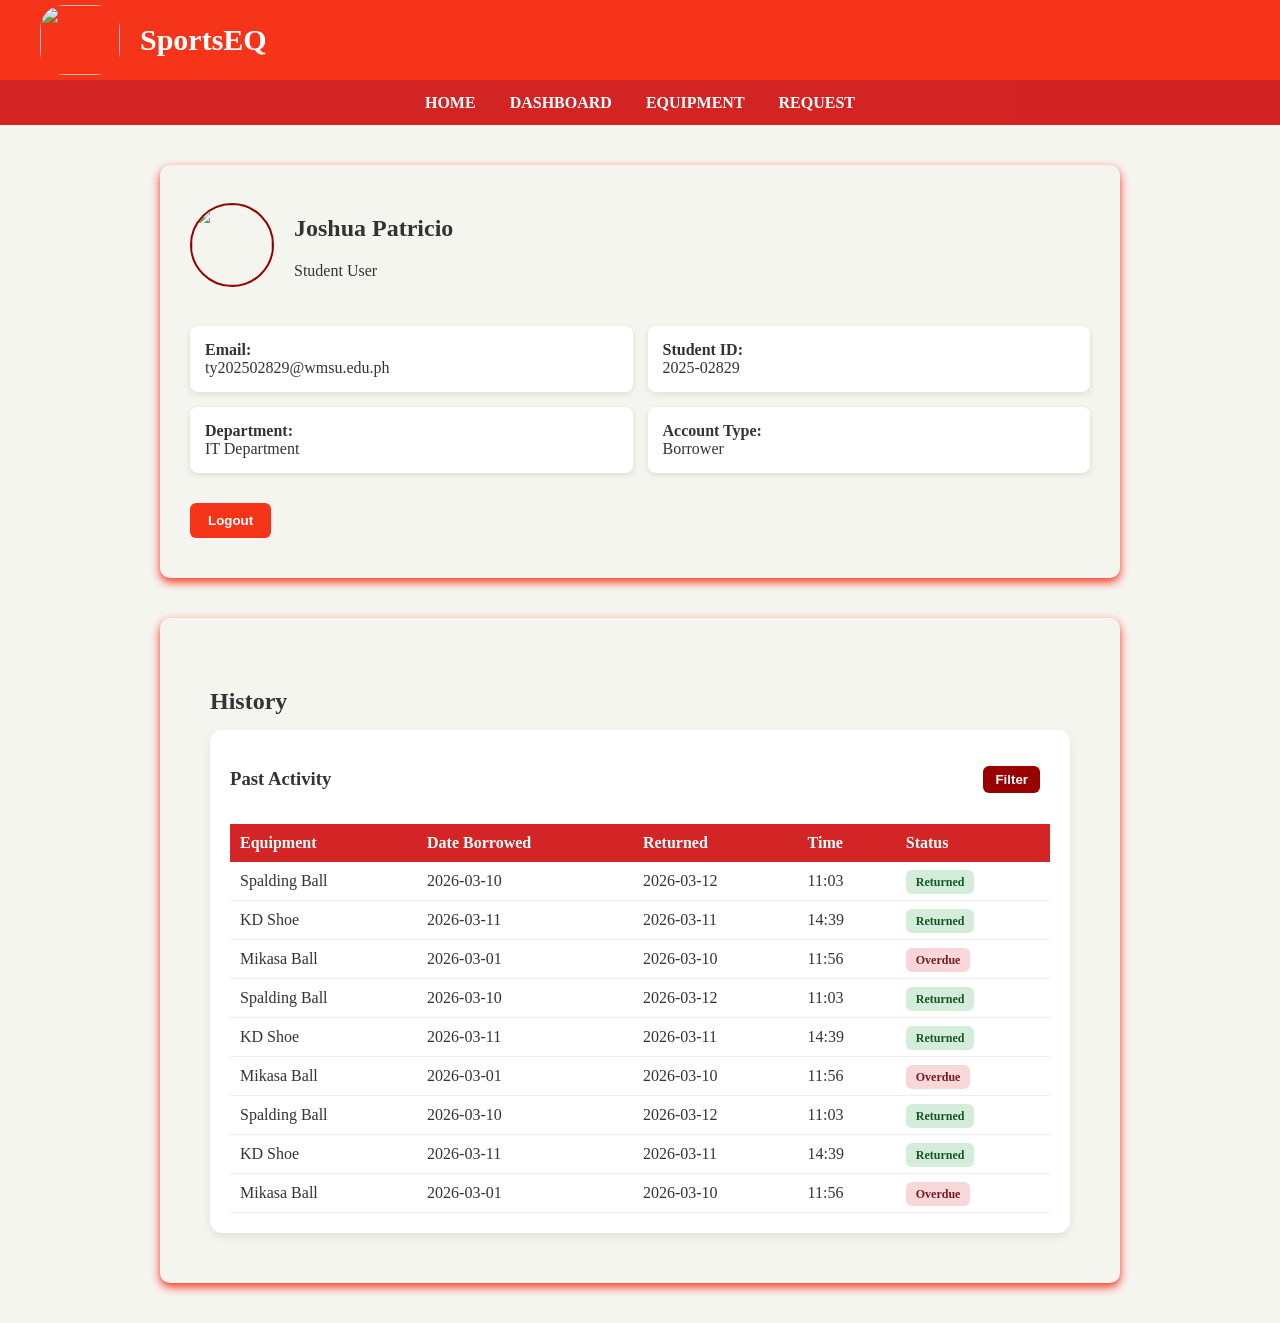
==== assets/pages/Account-page.html @ 67709752 "Updated" ====
<!DOCTYPE html>
<html lang="en">
<head>
    <meta charset="UTF-8">
    <meta name="viewport" content="width=device-width, initial-scale=1.0">
    <title>SportsEQ</title>

    <link rel="stylesheet" href="/assets/styles/Account.css">
    
</head>
<body>
<header>
    <img src="/assets/images/Screenshot 2026-03-05 142802.png" alt="">
    <h2><a href="/index.html">SportsEQ</a></h2>
    
</header>

<nav class="Nav">
    <div>
        <a href="/index.html">HOME</a>
        <a href="Dashboard-page.html">DASHBOARD</a>
        <a href="Equipment-page.html">EQUIPMENT</a>
        <a href="Request-page.html">REQUEST</a>
    </div>
</nav>

<section>
    <div class="account-container">

        <div class="profile">
            <img src="https://via.placeholder.com/80">
            <div>
                <h2>Joshua Patricio</h2>
                <p>Student User</p>
            </div>
        </div>

        <div class="info">
            <div><strong>Email:</strong><br> ty202502829@wmsu.edu.ph</div>
            <div><strong>Student ID:</strong><br> 2025-02829</div>
            <div><strong>Department:</strong><br> IT Department</div>
            <div><strong>Account Type:</strong><br> Borrower</div>
        </div>

         <div class="buttons">
            <button class="logout"><a href="/assets/pages/Login-signup/Log-In-page.html">Logout</a></button>
        </div>
    </div>

    <div class="account-container"> 
             <div class="history-container">
                <h2>History</h2>

                <div class="history-card">
                    <div class="history-header">
                        <h3>Past Activity</h3>
                        <button class="filter-btn">Filter</button>
                    </div>

                    <table class="history-table">
                        <thead>
                            <tr>
                                <th>Equipment</th>
                                <th>Date Borrowed</th>
                                <th>Returned</th>
                                <th>Time</th>
                                <th>Status</th>
                            </tr>
                        </thead>

                        <tbody>
                            <tr>
                                <td>Spalding Ball</td>
                                <td>2026-03-10</td>
                                <td>2026-03-12</td>
                                <td>11:03</td>
                                <td><span class="status returned">Returned</span></td>
                            </tr>

                            <tr>
                                <td>KD Shoe</td>
                                <td>2026-03-11</td>
                                <td>2026-03-11</td>
                                <td>14:39</td>
                                <td><span class="status returned">Returned</span></td>
                            </tr>

                            <tr>
                                <td>Mikasa Ball</td>
                                <td>2026-03-01</td>
                                <td>2026-03-10</td>
                                <td>11:56</td>
                                <td><span class="status overdue">Overdue</span></td>
                            </tr>

                             <tr>
                                <td>Spalding Ball</td>
                                <td>2026-03-10</td>
                                <td>2026-03-12</td>
                                <td>11:03</td>
                                <td><span class="status returned">Returned</span></td>
                            </tr>

                            <tr>
                                <td>KD Shoe</td>
                                <td>2026-03-11</td>
                                <td>2026-03-11</td>
                                <td>14:39</td>
                                <td><span class="status returned">Returned</span></td>
                            </tr>

                            <tr>
                                <td>Mikasa Ball</td>
                                <td>2026-03-01</td>
                                <td>2026-03-10</td>
                                <td>11:56</td>
                                <td><span class="status overdue">Overdue</span></td>
                            </tr>

                             <tr>
                                <td>Spalding Ball</td>
                                <td>2026-03-10</td>
                                <td>2026-03-12</td>
                                <td>11:03</td>
                                <td><span class="status returned">Returned</span></td>
                            </tr>

                            <tr>
                                <td>KD Shoe</td>
                                <td>2026-03-11</td>
                                <td>2026-03-11</td>
                                <td>14:39</td>
                                <td><span class="status returned">Returned</span></td>
                            </tr>

                            <tr>
                                <td>Mikasa Ball</td>
                                <td>2026-03-01</td>
                                <td>2026-03-10</td>
                                <td>11:56</td>
                                <td><span class="status overdue">Overdue</span></td>
                            </tr>
                        </tbody>
                    </table>
                </div>
            </div>        
    </div>
</section>
</body>
</html>
---- assets/styles/Account.css ----
body {
    font-family:  Playfair Display;
    background: #f5f5f0; 
    margin: 0;
    color: #333; 
 }

 img {
    height: 70px;
    width: 80px;
    border-radius: 24px;
    
}

header {
    background-color: #f72004e7;
    height: 80px;
    padding: 0 40px;
    display: flex;
    align-items: center;
    justify-content: flex-start;
    gap:  20px;
}

header h2 {
    color: white;
    font-size: 30px;
    font-family: Playfair Display;
   
}

nav {
    height: 45px;
    background-color: #cc0000da;
    display: flex;
    justify-content: center;
    align-items: center;
    width: 100%;
    position: sticky;
    top: 0;
}

nav a {
    text-decoration: none;
    font-weight: bold;
    padding: 10px 15px;
    color: white;
    font-family: Playfair Display;
}

nav a:hover {
    text-decoration: underline;
}
a {
    text-decoration: none;
    color: white;
}

.account-container {
    width: 900px;
    margin: 40px auto;
    background: #f5f5f0; 
    padding: 30px;
    border-radius: 10px;
    box-shadow:0 4px 10px #f72004e7;
    color: #333; 
}

.profile {
    display: flex;  
    align-items: center;
    margin-bottom: 30px;
}

.profile img {
    width: 80px;
    height: 80px;
    border-radius: 50%;
    margin-right: 20px;
    border: 2px solid #990000;
        }

.info {
    display: grid;
    grid-template-columns: 1fr 1fr;
    gap: 15px;
    margin-bottom: 30px;
}

.info div {
    background: #fff; 
    color: #333; 
     padding: 15px;
    border-radius: 8px;
    box-shadow: 0 2px 6px rgba(0,0,0,0.1);
}

.buttons {
    margin-top: 30px;
    margin-bottom: 10px; 
}

button{
    padding: 10px 18px;
    border: none;
    border-radius: 6px;
    cursor: pointer;
    margin-right: 10px;
    font-weight: bold;
    transition: 0.3s;
}

button a {
    color: inherit;
    text-decoration: none;
}

button:hover {
    opacity: 0.85;
}

.edit {
    background: #990000;
    color: #1a1a1a; 
}

.logout {
    background: #f72004e7; 
    color: white; 
}

.history-container {
    padding: 20px;
}

.history-container h2 {
    margin-bottom: 15px;
}

/* Card */
.history-card {
    background: #fff;
    border-radius: 12px;
    padding: 20px;
    box-shadow: 0 4px 10px rgba(0,0,0,0.08);
}

/* Header */
.history-header {
    display: flex;
    justify-content: space-between;
    align-items: center;
    margin-bottom: 15px;
}

.filter-btn {
    background: #990000;
    color: white;
    border: none;
    padding: 6px 12px;
    border-radius: 6px;
    cursor: pointer;
}

/* Table */
.history-table {
    width: 100%;
    border-collapse: collapse;
}

.history-table th {
    text-align: left;
    padding: 10px;
    background:#cc0000da;
    color: white;
}

.history-table td {
    padding: 10px;
    border-bottom: 1px solid #eee;
}

/* Status styles */
.status {
    padding: 5px 10px;
    border-radius: 6px;
    font-size: 12px;
    font-weight: bold;
}

.returned {
    background: #d4edda;
    color: #155724;
}

.borrowed {
    background: #343a40;
    color: #fff;
}

.overdue {
    background: #f8d7da;
    color: #721c24;
}
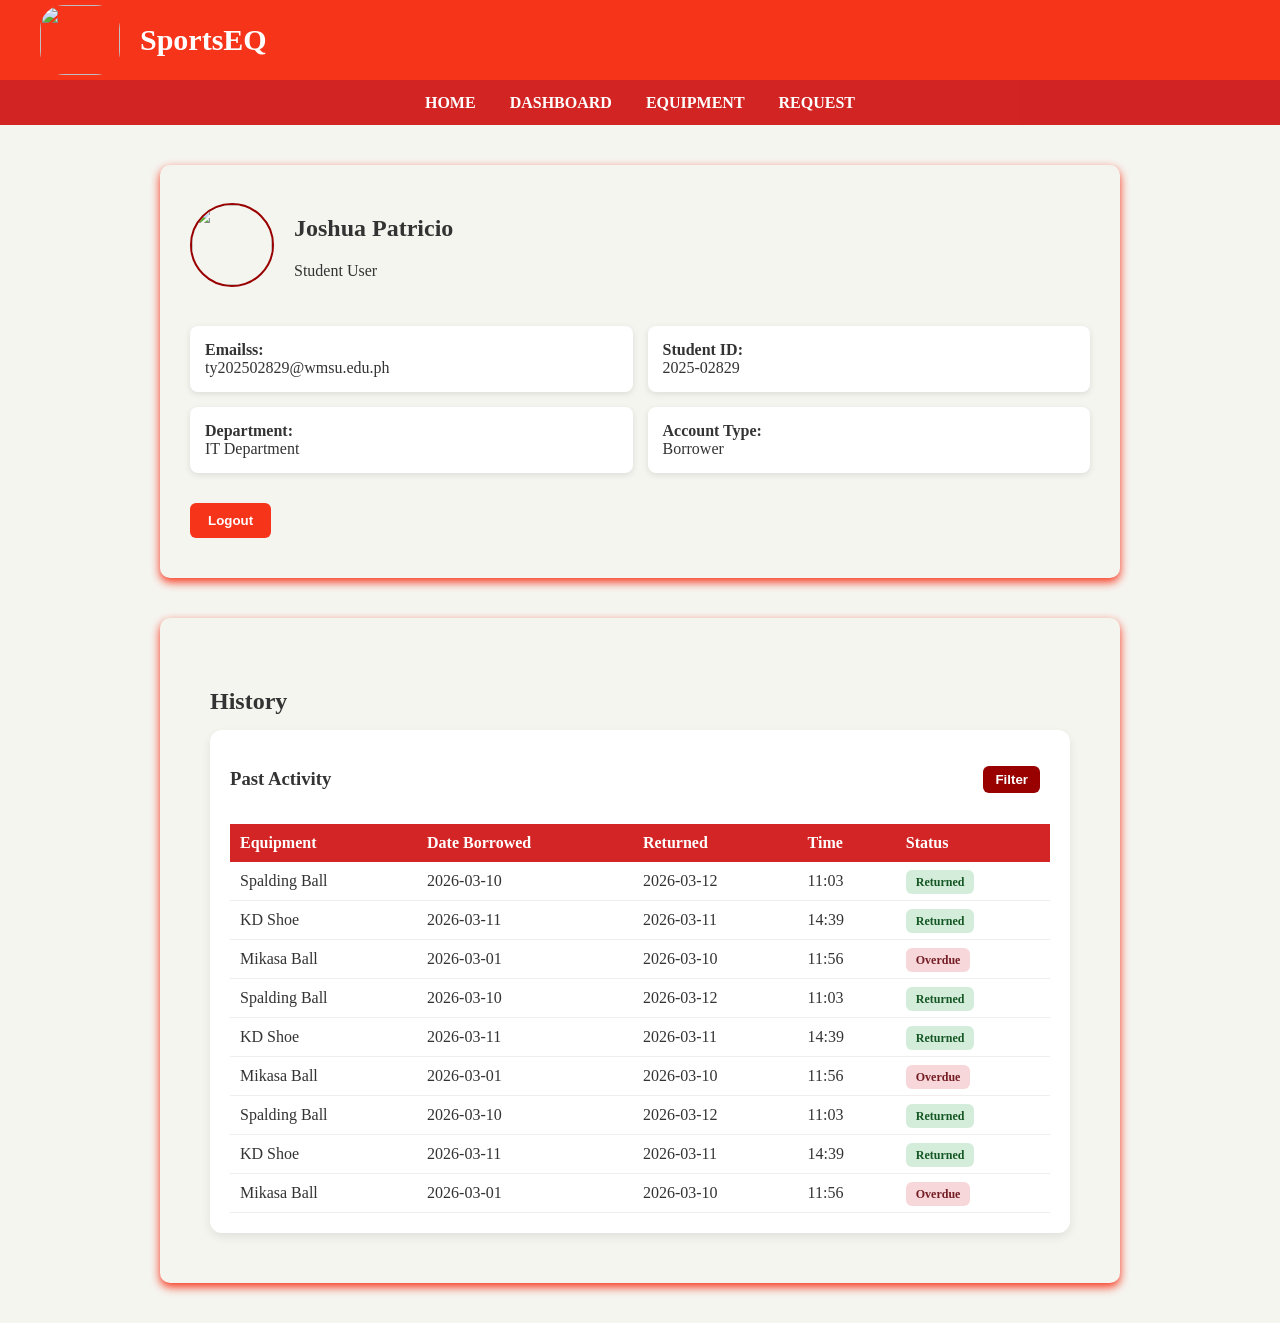
==== commit 59b927c4: "updated" ====
--- a/assets/pages/Account-page.html
+++ b/assets/pages/Account-page.html
@@ -37,7 +37,7 @@
         </div>
 
         <div class="info">
-            <div><strong>Email:</strong><br> ty202502829@wmsu.edu.ph</div>
+            <div><strong>Emailss:</strong><br> ty202502829@wmsu.edu.ph</div>
             <div><strong>Student ID:</strong><br> 2025-02829</div>
             <div><strong>Department:</strong><br> IT Department</div>
             <div><strong>Account Type:</strong><br> Borrower</div>
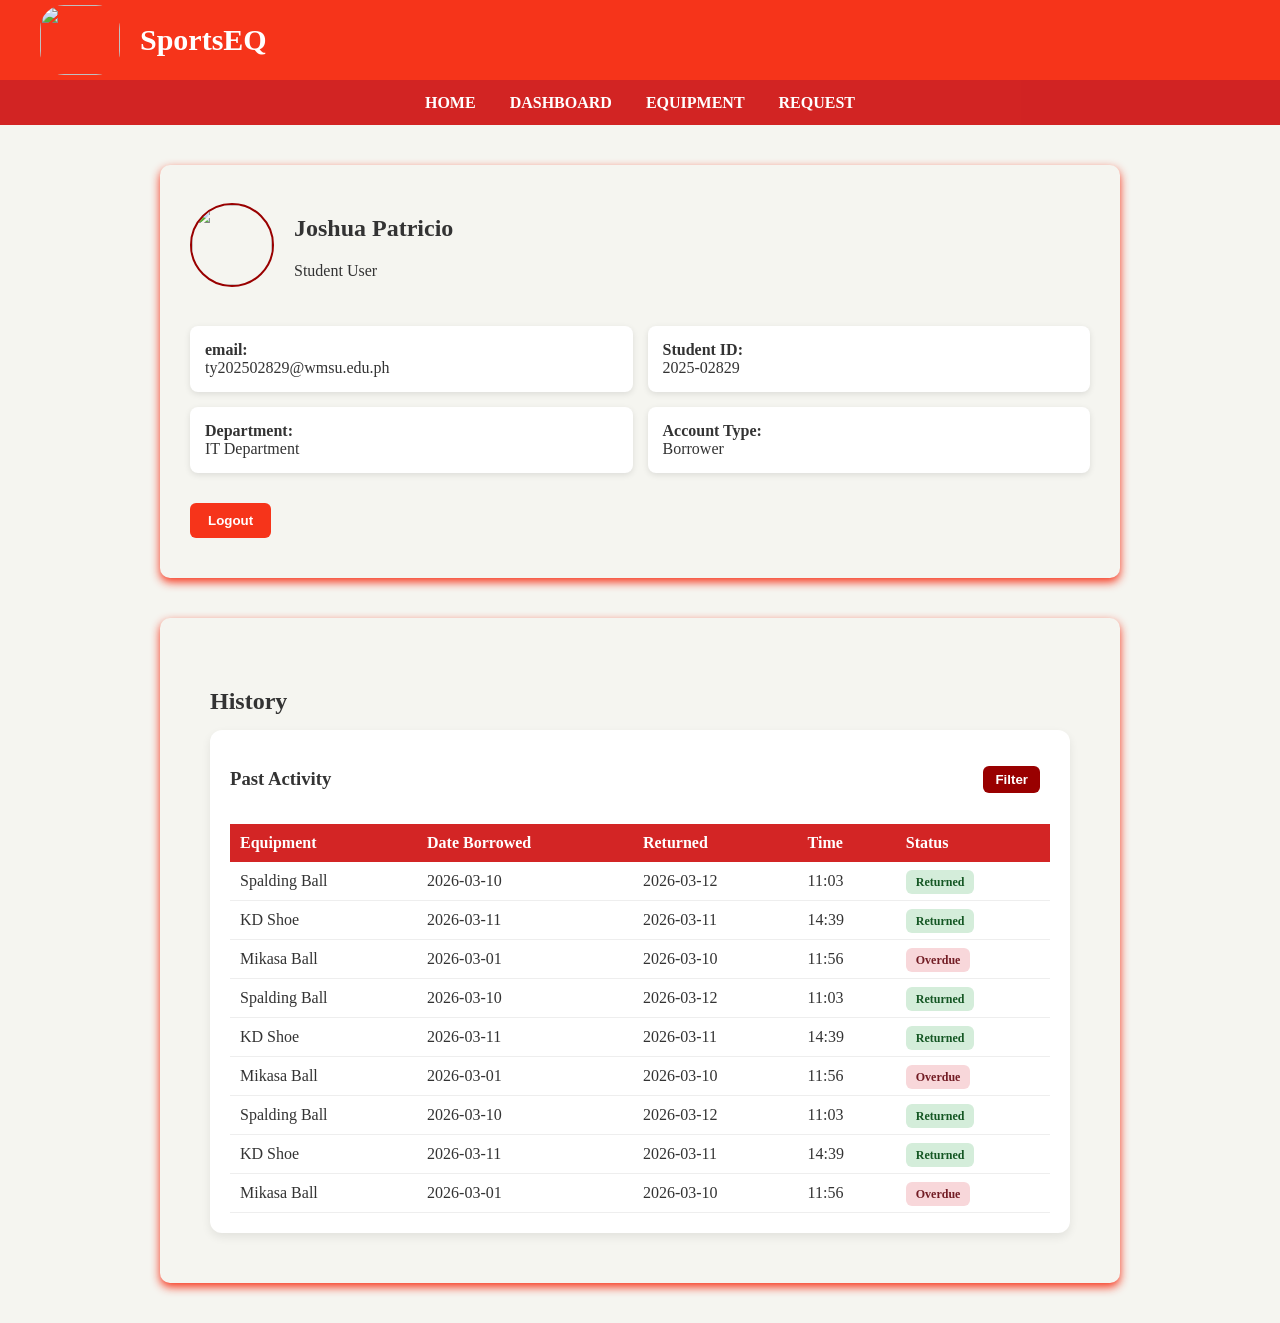
==== commit bf001da5: "change the email" ====
--- a/assets/pages/Account-page.html
+++ b/assets/pages/Account-page.html
@@ -37,7 +37,7 @@
         </div>
 
         <div class="info">
-            <div><strong>Emailss:</strong><br> ty202502829@wmsu.edu.ph</div>
+            <div><strong>email:</strong><br> ty202502829@wmsu.edu.ph</div>
             <div><strong>Student ID:</strong><br> 2025-02829</div>
             <div><strong>Department:</strong><br> IT Department</div>
             <div><strong>Account Type:</strong><br> Borrower</div>
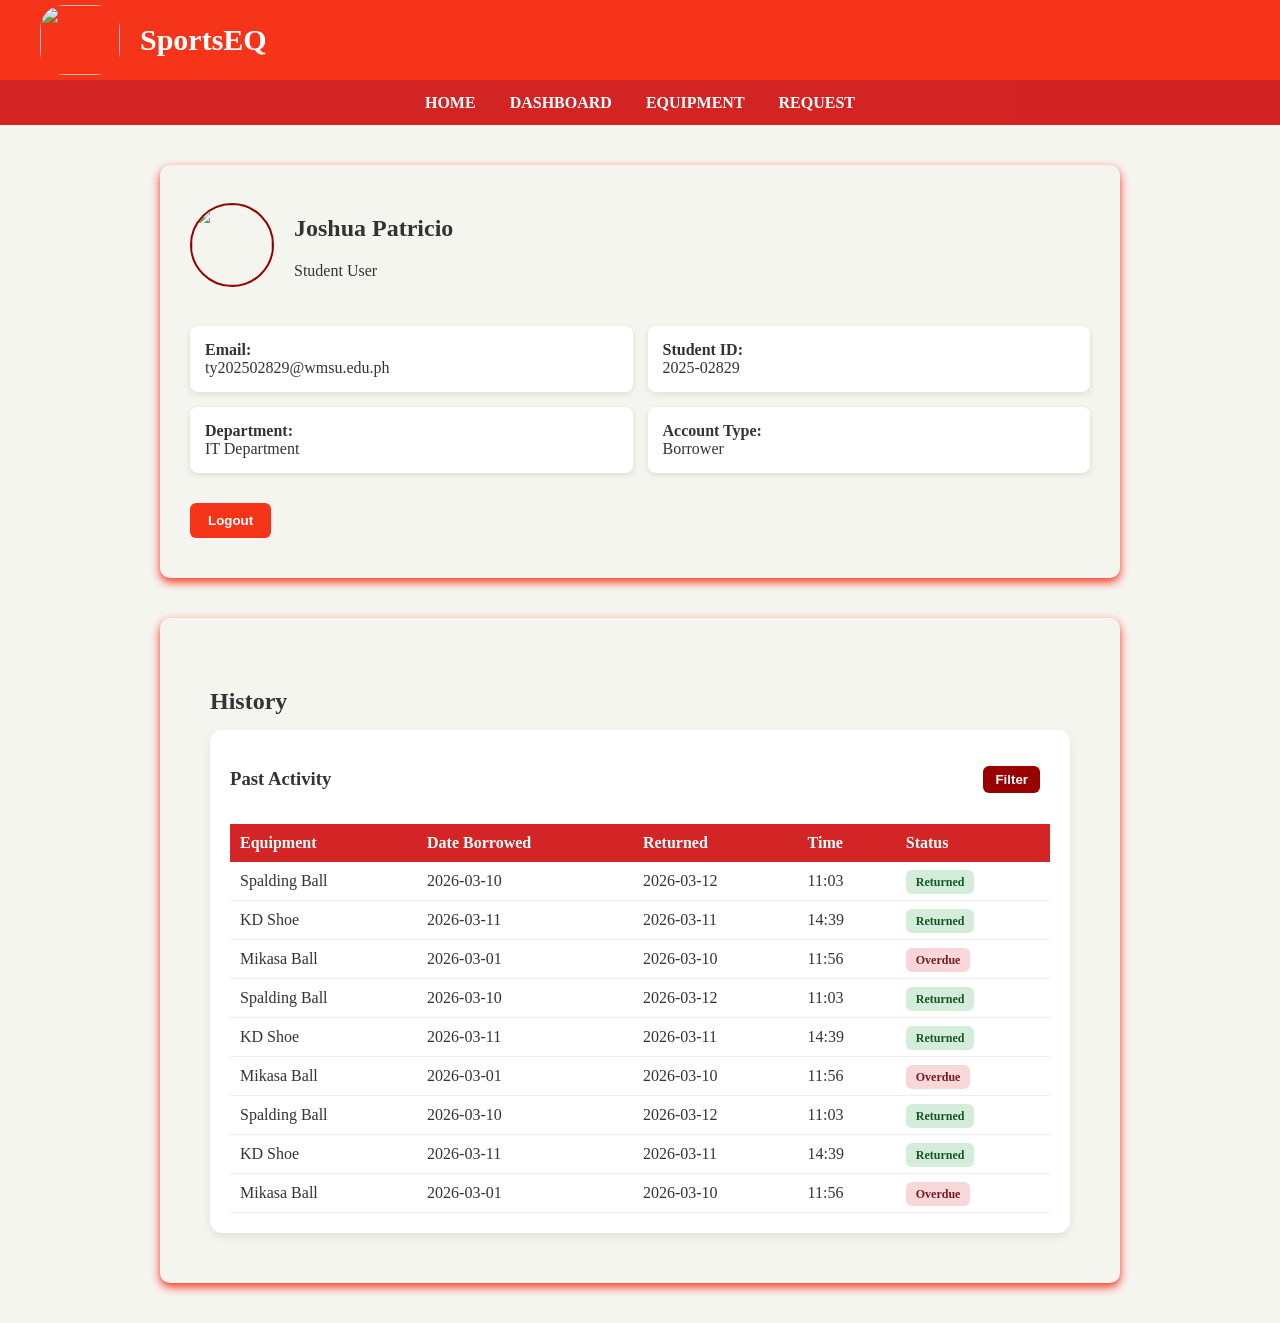
==== commit 3f281550: "Updated" ====
--- a/assets/pages/Account-page.html
+++ b/assets/pages/Account-page.html
@@ -37,7 +37,7 @@
         </div>
 
         <div class="info">
-            <div><strong>email:</strong><br> ty202502829@wmsu.edu.ph</div>
+            <div><strong>Email:</strong><br> ty202502829@wmsu.edu.ph</div>
             <div><strong>Student ID:</strong><br> 2025-02829</div>
             <div><strong>Department:</strong><br> IT Department</div>
             <div><strong>Account Type:</strong><br> Borrower</div>
